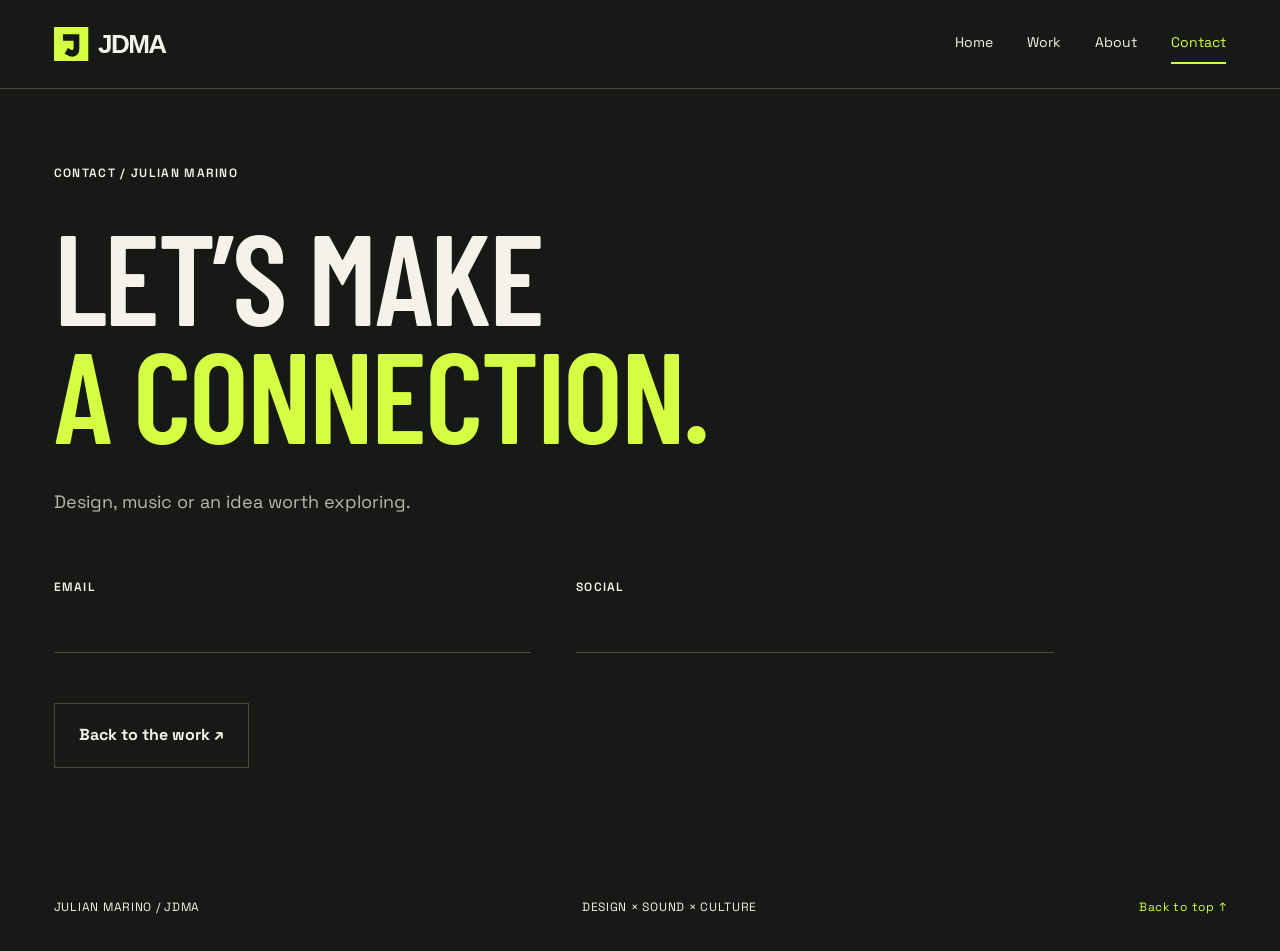
==== contact.html @ 8747bc93 "Add portfolio website" ====
<!doctype html><html lang="en"><head><meta charset="utf-8"><meta name="viewport" content="width=device-width, initial-scale=1"><meta name="description" content="Julian Marino — graphic design, typography and visual identity. Selected college projects and explorations."><title>Contact — Julian Marino</title><link rel="icon" href="assets/jdma-logo.svg" type="image/svg+xml"><link rel="preconnect" href="https://fonts.googleapis.com"><link rel="preconnect" href="https://fonts.gstatic.com" crossorigin><link href="https://fonts.googleapis.com/css2?family=Barlow+Condensed:wght@500;600;700&family=Space+Grotesk:wght@400;500;600;700&display=swap" rel="stylesheet"><link rel="stylesheet" href="style.css"></head><body><a class="skip" href="#main">Skip to content</a><header class="site-header"><a class="brand" href="index.html" aria-label="Julian Marino home"><img src="assets/jdma-logo.svg" width="190" height="42" alt="JDMA"></a><nav aria-label="Main navigation"><a href="index.html">Home</a><a href="work.html">Work</a><a href="about.html">About</a><a href="contact.html" aria-current="page">Contact</a></nav></header><main id="main"><section class="contact-hero" id="top"><p class="eyebrow">CONTACT / JULIAN MARINO</p><h1>LET’S MAKE<br><span>A CONNECTION.</span></h1><p class="intro-copy">Design, music or an idea worth exploring.</p><div class="contact-details"><div><h2>EMAIL</h2><div class="empty-detail" aria-hidden="true"></div></div><div><h2>SOCIAL</h2><div class="empty-detail" aria-hidden="true"></div></div></div><a class="button outline" href="work.html">Back to the work ↗</a></section></main><footer class="site-footer"><span>JULIAN MARINO / JDMA</span><span>DESIGN × SOUND × CULTURE</span><a href="#top">Back to top ↑</a></footer></body></html>
---- style.css ----
:root{--ink:#171917;--paper:#f4f2e9;--acid:#d5ff43;--muted:#b5b8ac;--line:#454940;--display:'Barlow Condensed',Impact,sans-serif;--body:'Space Grotesk',Arial,sans-serif}*{box-sizing:border-box}html{scroll-behavior:smooth;scroll-padding-top:100px}body{margin:0;background:var(--ink);color:var(--paper);font-family:var(--body);font-size:16px;line-height:1.55}a{color:inherit;text-decoration:none}a:focus-visible{outline:3px solid var(--acid);outline-offset:6px}img{display:block;max-width:100%;height:auto}h1,h2,h3,p{margin:0}h1,h2,h3{line-height:1.03}h1,h2{font-family:var(--display);font-weight:600}h1 span{color:var(--acid)}.skip{position:fixed;top:-100px;left:16px;padding:12px 18px;background:var(--acid);color:var(--ink);z-index:100}.skip:focus{top:10px}.site-header{display:flex;align-items:center;justify-content:space-between;gap:24px;padding:24px 4.2%;border-bottom:1px solid var(--line)}.brand{width:155px}.site-header nav{display:flex;gap:34px;align-items:center}.site-header nav a{font-size:14px;padding:8px 0;border-bottom:2px solid transparent}.site-header nav a:hover,.site-header nav a[aria-current]{color:var(--acid);border-bottom-color:var(--acid)}.hero{position:relative;isolation:isolate;padding:50px 4.2% 70px;overflow:hidden}.eyebrow{font-size:12px;letter-spacing:.11em;text-transform:uppercase;font-weight:600}.hero .eyebrow{display:flex;justify-content:space-between}.hero h1{font-size:clamp(72px,11.7vw,180px);letter-spacing:-.025em;line-height:.91;margin:60px 0 42px;max-width:1200px}.hero h1>span:first-of-type{font-style:italic}.period{color:var(--acid)}.hero-bottom{display:flex;justify-content:space-between;gap:60px;align-items:end;position:relative;z-index:1}.hero-bottom p{max-width:420px;font-size:17px}.button{display:inline-flex;align-items:center;justify-content:space-between;gap:55px;padding:19px 24px;background:var(--acid);color:var(--ink);font-weight:700;white-space:nowrap;transition:background .2s,transform .2s}.button:hover{background:var(--paper);transform:translateY(-2px)}.orbit{position:absolute;right:-25px;top:80px;font-family:Arial,sans-serif;font-size:390px;line-height:1;color:#2b3022;z-index:-1;transform:rotate(12deg)}.ticker{overflow:hidden;white-space:nowrap;background:var(--acid);color:var(--ink);padding:12px 0;font-family:var(--display);font-weight:600;font-size:32px;letter-spacing:.05em;word-spacing:24px}.section{padding:85px 4.2%}.section-heading{display:flex;justify-content:space-between;align-items:center;gap:20px;margin-bottom:34px}.section-heading h2{font-size:42px}.section-heading>span{font-size:12px;letter-spacing:.12em}.project-grid{display:grid;grid-template-columns:1fr 1fr;gap:55px 28px}.project-image{height:490px;overflow:hidden;display:grid;place-items:center;padding:30px;background:#d5d4cd}.project-image img{width:100%;height:100%;object-fit:contain;transition:transform .4s}.project-card:hover img{transform:scale(1.025)}.hor .project-image,.case-image.hor{background:#959a8e}.detroit .project-image,.case-image.detroit{background:#253a73}.jabez .project-image,.case-image.jabez{background:#c5c8bd}.advertising .project-image,.case-image.advertising{background:#c26742}.project-caption{display:grid;grid-template-columns:1fr auto;padding-top:18px;gap:10px}.project-caption>span{font-size:12px;color:var(--muted);text-transform:uppercase;letter-spacing:.08em}.project-caption>span:nth-child(2){color:var(--acid);font-size:25px;grid-row:span 2}.project-caption h3{font-size:24px;font-weight:500}.closing{padding:65px 4.2% 85px;background:var(--paper);color:var(--ink)}.closing>p{font-size:12px;letter-spacing:.1em;margin-bottom:25px}.closing h2{font-size:clamp(55px,7vw,100px);margin-bottom:30px}.text-link{display:inline-block;border-bottom:1px solid currentColor;padding:4px 0;font-weight:600}.text-link:hover{opacity:.7}.site-footer{padding:35px 4.2%;display:flex;justify-content:space-between;gap:20px;font-size:12px;letter-spacing:.06em}.site-footer a{color:var(--acid)}.page-intro{padding:65px 4.2% 60px}.page-intro h1,.contact-hero h1{font-size:clamp(76px,10vw,150px);letter-spacing:-.02em;line-height:.92;margin:35px 0}.intro-copy{max-width:530px;font-size:18px;color:var(--muted)}.project-index{margin:0 4.2%;display:flex;gap:35px;padding:24px 0;border-block:1px solid var(--line);font-size:12px}.project-index a:hover{color:var(--acid)}.case-study{padding:75px 4.2%;display:grid;grid-template-columns:1fr 1.6fr;gap:60px;border-bottom:1px solid var(--line);align-items:center;scroll-margin-top:25px}.case-copy h2{font-size:58px;margin:22px 0}.case-copy p{color:var(--muted);font-size:15px;margin-top:20px}.case-copy .lead{color:var(--paper);font-size:19px}.case-image{padding:30px;min-height:420px;display:grid;place-items:center}.case-image img{max-height:680px;object-fit:contain}.compact{margin-top:0}.about-grid{display:grid;grid-template-columns:1fr 1fr;gap:9%;padding:0 4.2% 85px;align-items:center}.portrait-space{aspect-ratio:4/5;background:#33382d;border:1px solid #505844}.about-copy h2{font-size:64px;margin:28px 0}.about-copy p{max-width:530px;margin:22px 0;color:var(--muted)}.about-copy .text-link{margin-top:12px;color:var(--acid)}.interests{padding:65px 4.2%;background:var(--acid);color:var(--ink)}.interests>h2{font-size:44px;margin-bottom:35px}.interests>div{display:grid;grid-template-columns:60px 1fr 1.2fr;gap:20px;align-items:baseline;border-top:1px solid #748c2a;padding:25px 0}.interests h3{font-size:28px}.interests>div>span{font-size:12px}.interests p{font-size:15px}.contact-hero{padding:75px 4.2% 95px;min-height:75vh}.contact-details{display:grid;grid-template-columns:1fr 1fr;gap:45px;margin:65px 0 50px;max-width:1000px}.contact-details h2{font-family:var(--body);font-size:12px;letter-spacing:.1em}.empty-detail{height:60px;border-bottom:1px solid var(--line)}.outline{background:transparent;color:var(--paper);border:1px solid var(--line)}.outline:hover{color:var(--ink)}
@media(min-width:1600px){.hero,.section,.page-intro,.case-study,.about-grid,.closing,.interests,.contact-hero{padding-left:max(4.2%,calc((100vw - 1460px)/2));padding-right:max(4.2%,calc((100vw - 1460px)/2))}}
@media(max-width:1000px){.hero h1{font-size:12vw}.project-image{height:350px;padding:22px}.case-study{gap:30px;grid-template-columns:1fr 1.2fr}.case-copy h2{font-size:46px}.case-image{min-height:300px;padding:18px}.about-copy h2{font-size:48px}.about-grid{gap:6%}.project-index{gap:24px;flex-wrap:wrap}}
@media(max-width:600px){.site-header{padding:20px 22px;gap:18px;flex-wrap:wrap}.brand{width:126px}.site-header nav{gap:22px;justify-content:space-between;width:100%}.site-header nav a{font-size:13px}.hero{padding:34px 22px 42px}.hero .eyebrow{display:block;font-size:12px}.hero .eyebrow span{display:block;margin-bottom:5px}.hero h1{font-size:17.5vw;margin:38px 0 28px;line-height:.95}.hero-bottom{display:block}.hero-bottom p{font-size:15px;max-width:350px}.hero-bottom .button{margin-top:28px;width:100%}.orbit{font-size:230px;right:-90px;top:75px}.ticker{font-size:24px;padding:8px 0}.section{padding:45px 22px}.section-heading{align-items:start;flex-direction:column;gap:9px}.section-heading h2{font-size:34px}.project-grid{grid-template-columns:1fr;gap:35px}.project-image{height:390px;padding:24px}.project-caption h3{font-size:22px}.closing{padding:45px 22px 55px}.closing h2{font-size:56px}.site-footer{padding:28px 22px;flex-direction:column;gap:12px}.page-intro,.contact-hero{padding:42px 22px}.page-intro h1,.contact-hero h1{font-size:17vw}.intro-copy{font-size:16px}.project-index{margin:0 22px;display:grid;grid-template-columns:1fr 1fr;gap:15px;font-size:12px}.case-study{display:flex;flex-direction:column;align-items:stretch;padding:45px 22px;gap:28px}.case-copy h2{font-size:47px}.case-copy p{font-size:15px}.case-image{min-height:250px}.about-grid{grid-template-columns:1fr;padding:0 22px 50px;gap:38px}.portrait-space{max-height:450px;width:100%;aspect-ratio:4/5}.about-copy h2{font-size:48px}.interests{padding:45px 22px}.interests>h2{font-size:34px}.interests>div{grid-template-columns:30px 1fr;gap:12px}.interests p{grid-column:2}.interests h3{font-size:25px}.contact-details{grid-template-columns:1fr;gap:32px;margin:40px 0}.contact-hero .button{width:100%}}
@media(prefers-reduced-motion:reduce){html{scroll-behavior:auto}*{transition:none!important}}
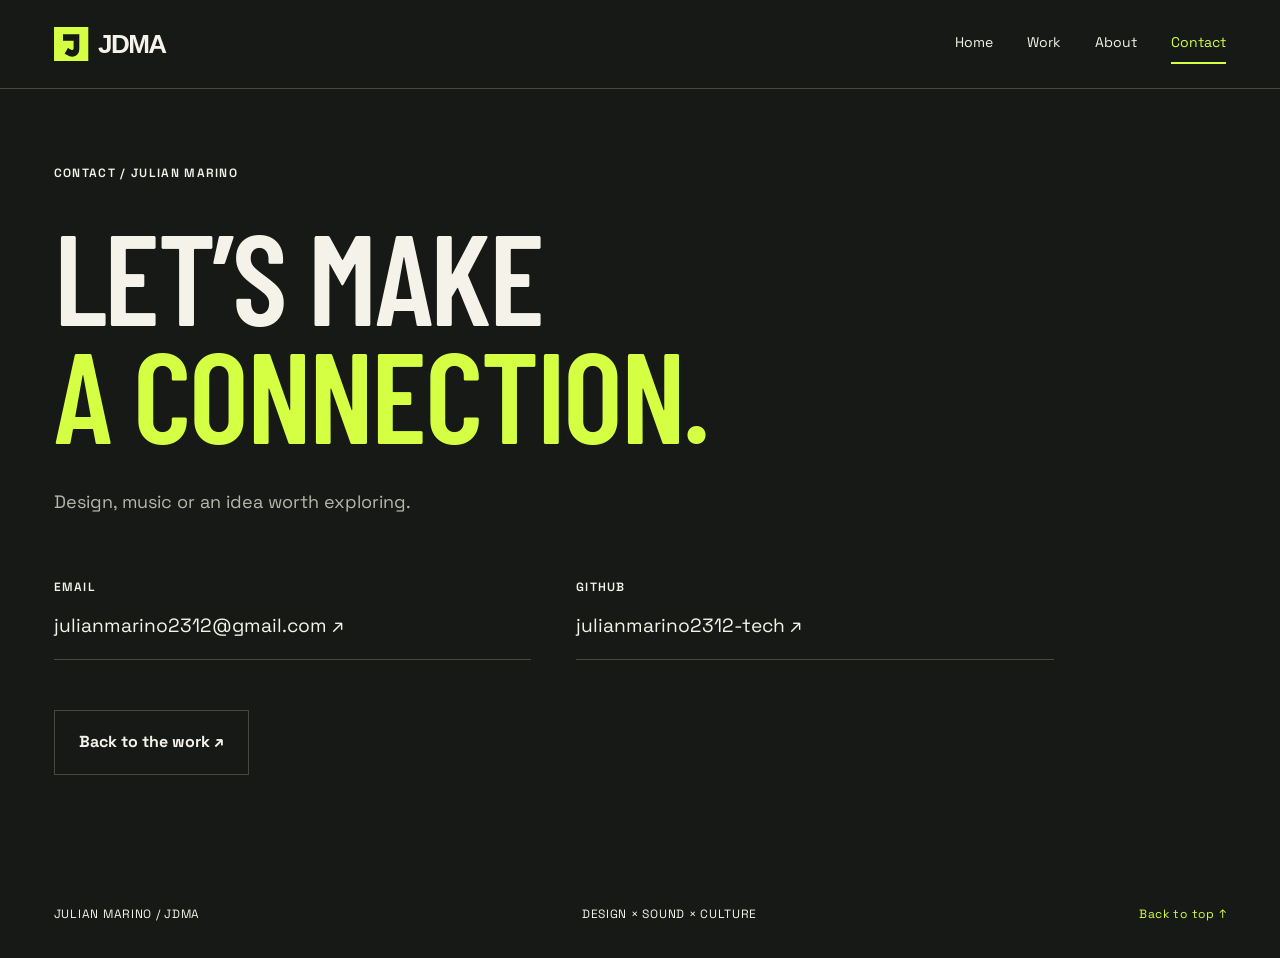
==== commit d4a9bc05: "Add files via upload" ====
--- a/contact.html
+++ b/contact.html
@@ -1 +1 @@
-<!doctype html><html lang="en"><head><meta charset="utf-8"><meta name="viewport" content="width=device-width, initial-scale=1"><meta name="description" content="Julian Marino — graphic design, typography and visual identity. Selected college projects and explorations."><title>Contact — Julian Marino</title><link rel="icon" href="assets/jdma-logo.svg" type="image/svg+xml"><link rel="preconnect" href="https://fonts.googleapis.com"><link rel="preconnect" href="https://fonts.gstatic.com" crossorigin><link href="https://fonts.googleapis.com/css2?family=Barlow+Condensed:wght@500;600;700&family=Space+Grotesk:wght@400;500;600;700&display=swap" rel="stylesheet"><link rel="stylesheet" href="style.css"></head><body><a class="skip" href="#main">Skip to content</a><header class="site-header"><a class="brand" href="index.html" aria-label="Julian Marino home"><img src="assets/jdma-logo.svg" width="190" height="42" alt="JDMA"></a><nav aria-label="Main navigation"><a href="index.html">Home</a><a href="work.html">Work</a><a href="about.html">About</a><a href="contact.html" aria-current="page">Contact</a></nav></header><main id="main"><section class="contact-hero" id="top"><p class="eyebrow">CONTACT / JULIAN MARINO</p><h1>LET’S MAKE<br><span>A CONNECTION.</span></h1><p class="intro-copy">Design, music or an idea worth exploring.</p><div class="contact-details"><div><h2>EMAIL</h2><div class="empty-detail" aria-hidden="true"></div></div><div><h2>SOCIAL</h2><div class="empty-detail" aria-hidden="true"></div></div></div><a class="button outline" href="work.html">Back to the work ↗</a></section></main><footer class="site-footer"><span>JULIAN MARINO / JDMA</span><span>DESIGN × SOUND × CULTURE</span><a href="#top">Back to top ↑</a></footer></body></html>+<!doctype html><html lang="en"><head><meta charset="utf-8"><meta name="viewport" content="width=device-width, initial-scale=1"><meta name="description" content="Julian Marino — graphic design, typography and visual identity. Selected college projects and explorations."><title>Contact — Julian Marino</title><link rel="icon" href="assets/jdma-logo.svg" type="image/svg+xml"><link rel="preconnect" href="https://fonts.googleapis.com"><link rel="preconnect" href="https://fonts.gstatic.com" crossorigin><link href="https://fonts.googleapis.com/css2?family=Barlow+Condensed:wght@500;600;700&family=Space+Grotesk:wght@400;500;600;700&display=swap" rel="stylesheet"><link rel="stylesheet" href="style.css"></head><body><a class="skip" href="#main">Skip to content</a><header class="site-header"><a class="brand" href="index.html" aria-label="Julian Marino home"><img src="assets/jdma-logo.svg" width="190" height="42" alt="JDMA"></a><nav aria-label="Main navigation"><a href="index.html">Home</a><a href="work.html">Work</a><a href="about.html">About</a><a href="contact.html" aria-current="page">Contact</a></nav></header><main id="main"><section class="contact-hero" id="top"><p class="eyebrow">CONTACT / JULIAN MARINO</p><h1>LET’S MAKE<br><span>A CONNECTION.</span></h1><p class="intro-copy">Design, music or an idea worth exploring.</p><div class="contact-details"><div><h2>EMAIL</h2><a class="contact-link" href="mailto:julianmarino2312@gmail.com">julianmarino2312@gmail.com ↗</a></div><div><h2>GITHUB</h2><a class="contact-link" href="https://github.com/julianmarino2312-tech">julianmarino2312-tech ↗</a></div></div><a class="button outline" href="work.html">Back to the work ↗</a></section></main><footer class="site-footer"><span>JULIAN MARINO / JDMA</span><span>DESIGN × SOUND × CULTURE</span><a href="#top">Back to top ↑</a></footer></body></html>
--- a/style.css
+++ b/style.css
@@ -3,3 +3,5 @@
 @media(max-width:1000px){.hero h1{font-size:12vw}.project-image{height:350px;padding:22px}.case-study{gap:30px;grid-template-columns:1fr 1.2fr}.case-copy h2{font-size:46px}.case-image{min-height:300px;padding:18px}.about-copy h2{font-size:48px}.about-grid{gap:6%}.project-index{gap:24px;flex-wrap:wrap}}
 @media(max-width:600px){.site-header{padding:20px 22px;gap:18px;flex-wrap:wrap}.brand{width:126px}.site-header nav{gap:22px;justify-content:space-between;width:100%}.site-header nav a{font-size:13px}.hero{padding:34px 22px 42px}.hero .eyebrow{display:block;font-size:12px}.hero .eyebrow span{display:block;margin-bottom:5px}.hero h1{font-size:17.5vw;margin:38px 0 28px;line-height:.95}.hero-bottom{display:block}.hero-bottom p{font-size:15px;max-width:350px}.hero-bottom .button{margin-top:28px;width:100%}.orbit{font-size:230px;right:-90px;top:75px}.ticker{font-size:24px;padding:8px 0}.section{padding:45px 22px}.section-heading{align-items:start;flex-direction:column;gap:9px}.section-heading h2{font-size:34px}.project-grid{grid-template-columns:1fr;gap:35px}.project-image{height:390px;padding:24px}.project-caption h3{font-size:22px}.closing{padding:45px 22px 55px}.closing h2{font-size:56px}.site-footer{padding:28px 22px;flex-direction:column;gap:12px}.page-intro,.contact-hero{padding:42px 22px}.page-intro h1,.contact-hero h1{font-size:17vw}.intro-copy{font-size:16px}.project-index{margin:0 22px;display:grid;grid-template-columns:1fr 1fr;gap:15px;font-size:12px}.case-study{display:flex;flex-direction:column;align-items:stretch;padding:45px 22px;gap:28px}.case-copy h2{font-size:47px}.case-copy p{font-size:15px}.case-image{min-height:250px}.about-grid{grid-template-columns:1fr;padding:0 22px 50px;gap:38px}.portrait-space{max-height:450px;width:100%;aspect-ratio:4/5}.about-copy h2{font-size:48px}.interests{padding:45px 22px}.interests>h2{font-size:34px}.interests>div{grid-template-columns:30px 1fr;gap:12px}.interests p{grid-column:2}.interests h3{font-size:25px}.contact-details{grid-template-columns:1fr;gap:32px;margin:40px 0}.contact-hero .button{width:100%}}
 @media(prefers-reduced-motion:reduce){html{scroll-behavior:auto}*{transition:none!important}}
+
+.portrait-space{overflow:hidden}.portrait-space img{width:100%;height:100%;object-fit:cover}.contact-link{display:block;padding:18px 0;border-bottom:1px solid var(--line);font-size:clamp(15px,1.5vw,21px);overflow-wrap:anywhere}.contact-link:hover{color:var(--acid)}
